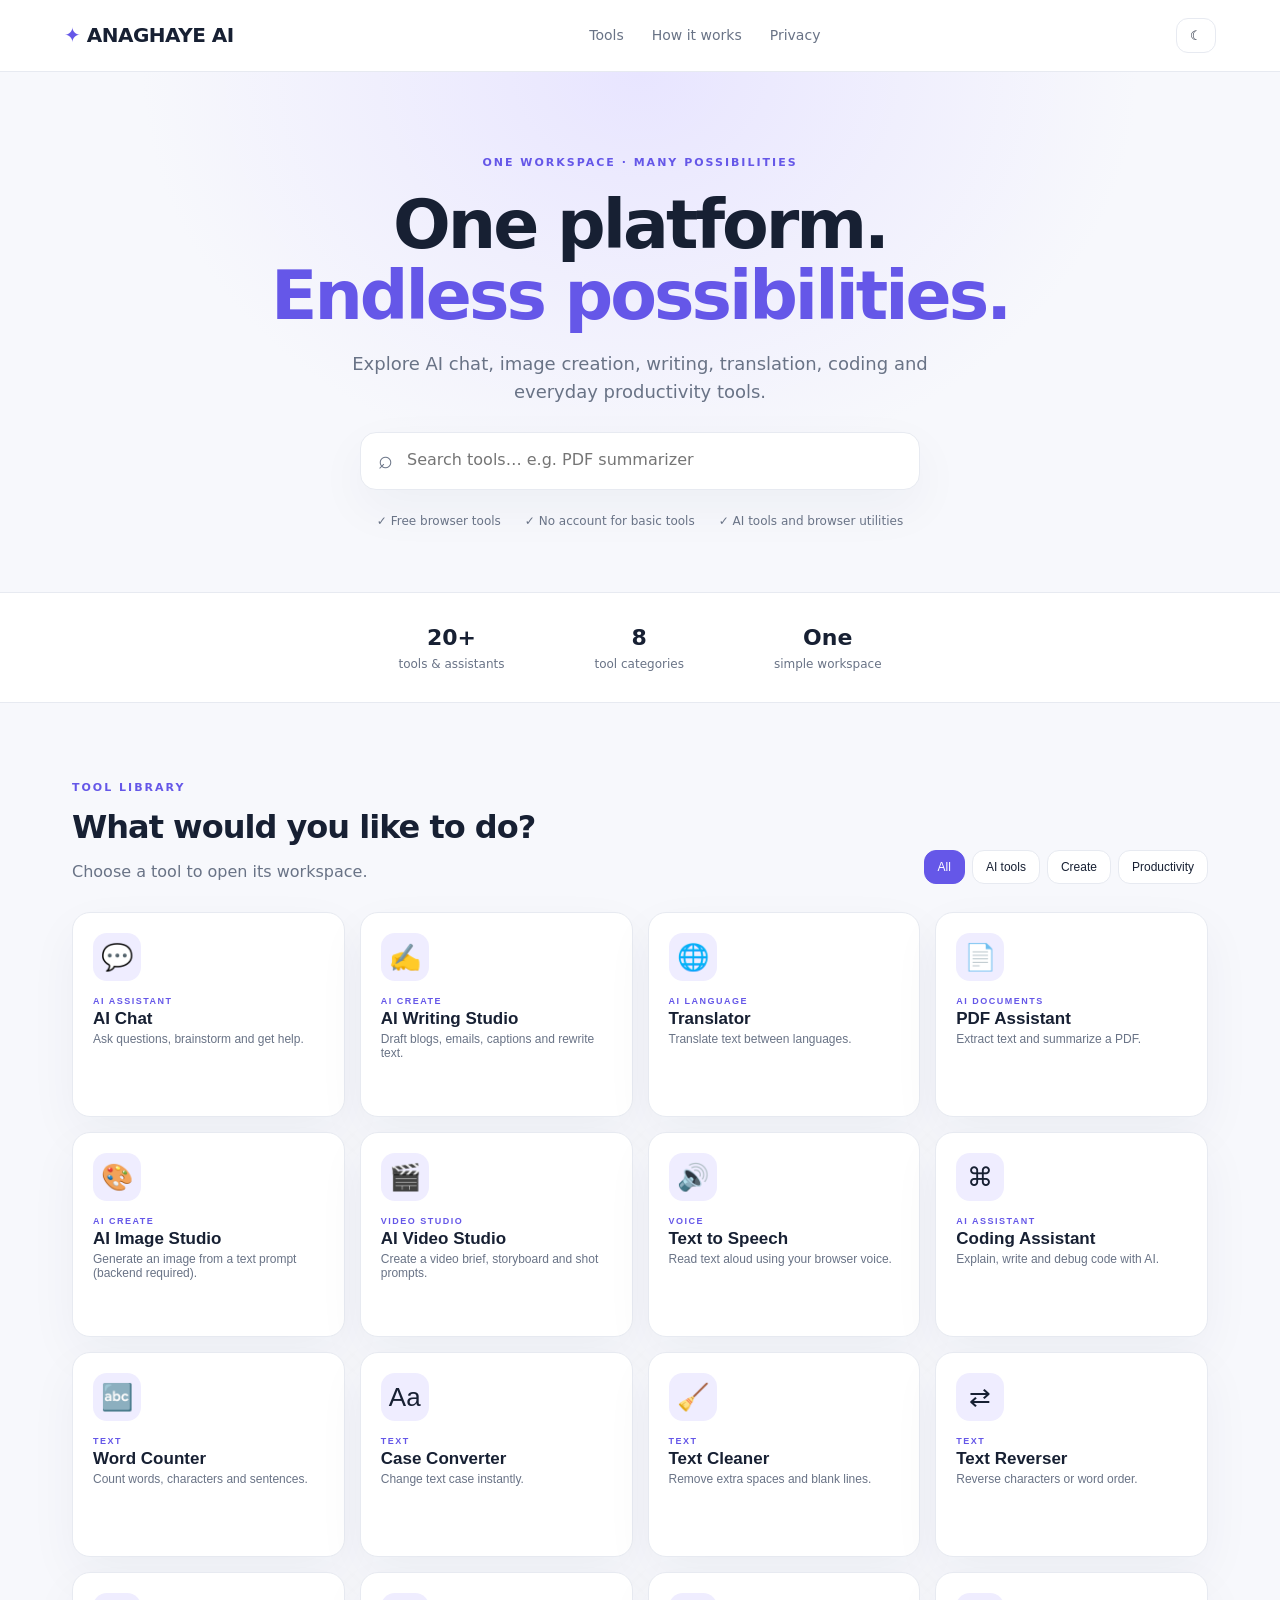
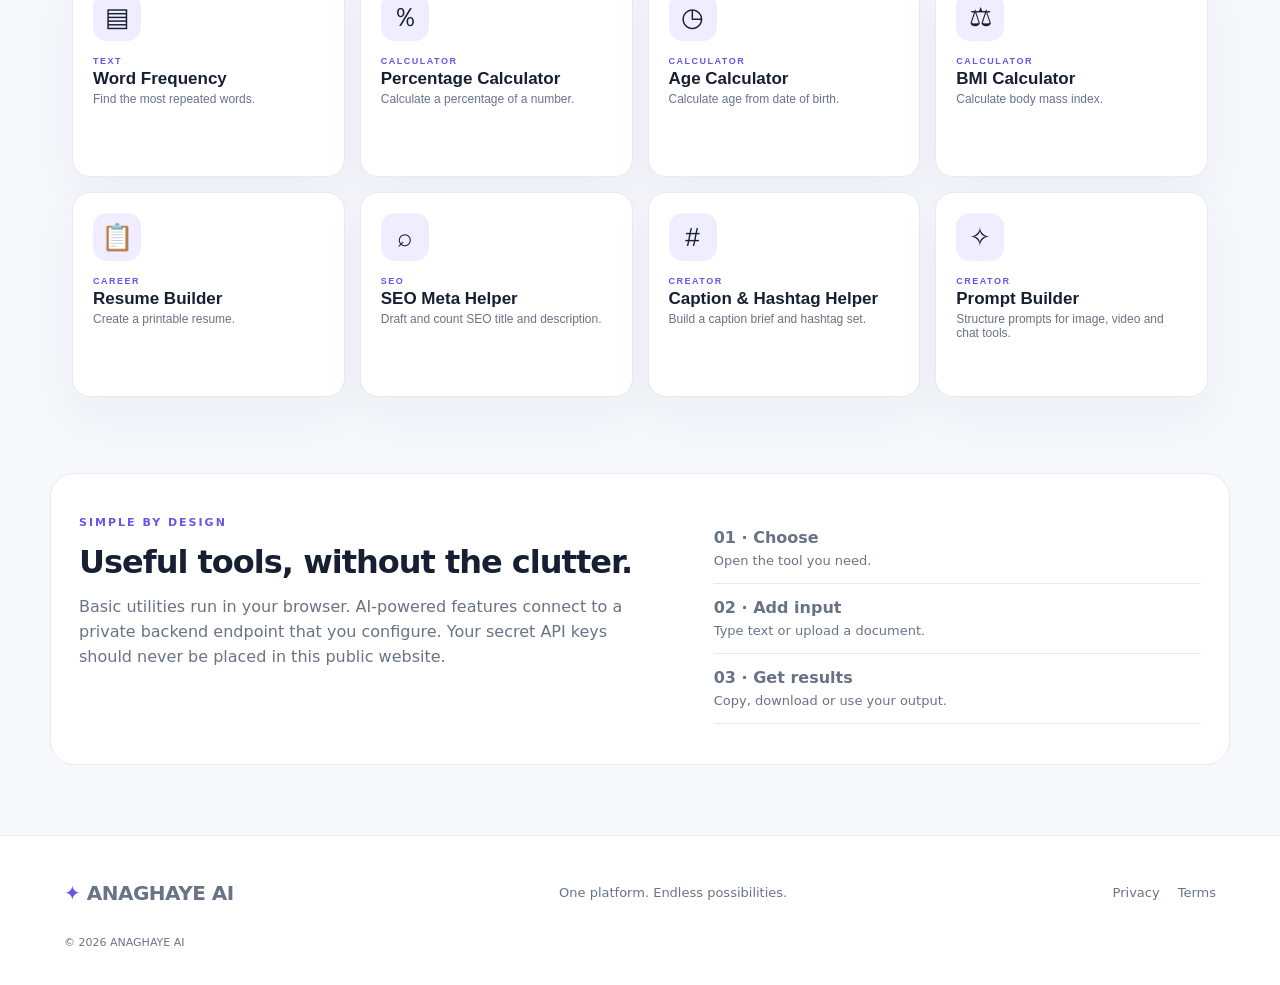
==== index.html @ 252eec0a "Add ANAGHAYE AI website files" ====
<!doctype html>
<html lang="en"><head><meta charset="utf-8"><meta name="viewport" content="width=device-width,initial-scale=1"><meta name="description" content="ANAGHAYE AI: an all-in-one platform for AI chat, image generation, writing, translation, coding, PDF assistance and productivity tools."><meta name="theme-color" content="#111827"><title>ANAGHAYE AI — One Platform, Endless Possibilities</title><link rel="stylesheet" href="styles.css"></head>
<body><header class="top"><a class="logo" href="#home">✦ <b>ANAGHAYE AI</b></a><nav><a href="#tools">Tools</a><a href="#how">How it works</a><a href="privacy.html">Privacy</a></nav><button id="theme" class="ghost" aria-label="Toggle theme">☾</button></header>
<main id="home"><section class="hero"><div class="eyebrow">ONE WORKSPACE · MANY POSSIBILITIES</div><h1>One platform.<br><span>Endless possibilities.</span></h1><p>Explore AI chat, image creation, writing, translation, coding and everyday productivity tools.</p><div class="search"><span>⌕</span><input id="search" placeholder="Search tools… e.g. PDF summarizer" aria-label="Search tools"></div><div class="hero-tags"><span>✓ Free browser tools</span><span>✓ No account for basic tools</span><span>✓ AI tools and browser utilities</span></div></section>
<section class="stats"><div><b>20+</b><span>tools & assistants</span></div><div><b>8</b><span>tool categories</span></div><div><b>One</b><span>simple workspace</span></div></section>
<section id="tools" class="section"><div class="section-head"><div><div class="eyebrow dark">TOOL LIBRARY</div><h2>What would you like to do?</h2><p>Choose a tool to open its workspace.</p></div><div class="filters"><button class="active" data-filter="all">All</button><button data-filter="ai">AI tools</button><button data-filter="create">Create</button><button data-filter="productivity">Productivity</button></div></div><div id="grid" class="grid">
<button class="tile" data-id="chat" data-cat="ai" data-key="chat assistant ask questions brainstorm"><i>💬</i><small>AI ASSISTANT</small><b>AI Chat</b><span>Ask questions, brainstorm and get help.</span></button>
<button class="tile" data-id="writer" data-cat="ai create" data-key="writer blog email social post rewrite"><i>✍️</i><small>AI CREATE</small><b>AI Writing Studio</b><span>Draft blogs, emails, captions and rewrite text.</span></button>
<button class="tile" data-id="translator" data-cat="ai productivity" data-key="translate language hindi english"><i>🌐</i><small>AI LANGUAGE</small><b>Translator</b><span>Translate text between languages.</span></button>
<button class="tile" data-id="pdf" data-cat="ai productivity" data-key="pdf summarize document reader"><i>📄</i><small>AI DOCUMENTS</small><b>PDF Assistant</b><span>Extract text and summarize a PDF.</span></button>
<button class="tile" data-id="image" data-cat="ai create" data-key="image generator text to image art"><i>🎨</i><small>AI CREATE</small><b>AI Image Studio</b><span>Generate an image from a text prompt (backend required).</span></button>
<button class="tile" data-id="video" data-cat="create" data-key="video generator script storyboard prompt"><i>🎬</i><small>VIDEO STUDIO</small><b>AI Video Studio</b><span>Create a video brief, storyboard and shot prompts.</span></button>
<button class="tile" data-id="voice" data-cat="create productivity" data-key="voice text to speech speak aloud"><i>🔊</i><small>VOICE</small><b>Text to Speech</b><span>Read text aloud using your browser voice.</span></button>
<button class="tile" data-id="code" data-cat="ai productivity" data-key="coding assistant html css javascript debug"><i>⌘</i><small>AI ASSISTANT</small><b>Coding Assistant</b><span>Explain, write and debug code with AI.</span></button>
<button class="tile" data-id="word" data-cat="productivity" data-key="word counter characters sentences"><i>🔤</i><small>TEXT</small><b>Word Counter</b><span>Count words, characters and sentences.</span></button>
<button class="tile" data-id="case" data-cat="productivity" data-key="case converter uppercase lowercase"><i>Aa</i><small>TEXT</small><b>Case Converter</b><span>Change text case instantly.</span></button>
<button class="tile" data-id="clean" data-cat="productivity" data-key="text cleaner whitespace clean"><i>🧹</i><small>TEXT</small><b>Text Cleaner</b><span>Remove extra spaces and blank lines.</span></button>
<button class="tile" data-id="reverse" data-cat="productivity" data-key="reverse text words"><i>⇄</i><small>TEXT</small><b>Text Reverser</b><span>Reverse characters or word order.</span></button>
<button class="tile" data-id="frequency" data-cat="productivity" data-key="word frequency repeated words"><i>▤</i><small>TEXT</small><b>Word Frequency</b><span>Find the most repeated words.</span></button>
<button class="tile" data-id="percentage" data-cat="productivity" data-key="percentage calculator percent"><i>％</i><small>CALCULATOR</small><b>Percentage Calculator</b><span>Calculate a percentage of a number.</span></button>
<button class="tile" data-id="age" data-cat="productivity" data-key="age calculator date birth"><i>◷</i><small>CALCULATOR</small><b>Age Calculator</b><span>Calculate age from date of birth.</span></button>
<button class="tile" data-id="bmi" data-cat="productivity" data-key="bmi calculator body mass index"><i>⚖</i><small>CALCULATOR</small><b>BMI Calculator</b><span>Calculate body mass index.</span></button>
<button class="tile" data-id="resume" data-cat="create productivity" data-key="resume cv builder printable"><i>📋</i><small>CAREER</small><b>Resume Builder</b><span>Create a printable resume.</span></button>
<button class="tile" data-id="seo" data-cat="create productivity" data-key="seo meta title description"><i>⌕</i><small>SEO</small><b>SEO Meta Helper</b><span>Draft and count SEO title and description.</span></button>
<button class="tile" data-id="caption" data-cat="create" data-key="caption social instagram youtube"><i>#</i><small>CREATOR</small><b>Caption & Hashtag Helper</b><span>Build a caption brief and hashtag set.</span></button>
<button class="tile" data-id="prompt" data-cat="create" data-key="prompt builder image video chatgpt"><i>✧</i><small>CREATOR</small><b>Prompt Builder</b><span>Structure prompts for image, video and chat tools.</span></button>
</div><p id="empty" class="empty hidden">No matching tools. Try another search.</p></section>
<section id="how" class="how"><div><div class="eyebrow dark">SIMPLE BY DESIGN</div><h2>Useful tools, without the clutter.</h2><p>Basic utilities run in your browser. AI-powered features connect to a private backend endpoint that you configure. Your secret API keys should never be placed in this public website.</p></div><div class="how-list"><p><b>01 · Choose</b><span>Open the tool you need.</span></p><p><b>02 · Add input</b><span>Type text or upload a document.</span></p><p><b>03 · Get results</b><span>Copy, download or use your output.</span></p></div></section>
</main><footer><a class="logo" href="#home">✦ <b>ANAGHAYE AI</b></a><p>One platform. Endless possibilities.</p><div><a href="privacy.html">Privacy</a><a href="terms.html">Terms</a></div><small>© <span id="year"></span> ANAGHAYE AI</small></footer>
<div id="modal" class="overlay hidden" role="dialog" aria-modal="true" aria-labelledby="modalTitle"><div class="dialog"><div class="dialog-head"><div><small id="modalTag">TOOL</small><h2 id="modalTitle">Tool</h2></div><button id="close" class="close" aria-label="Close">×</button></div><div id="body"></div></div></div><div id="toast" class="toast" role="status"></div><script src="app.js"></script></body></html>
---- styles.css ----
:root{--bg:#f7f8fc;--card:#fff;--ink:#172033;--muted:#697386;--line:#e7eaf1;--accent:#6557e8;--soft:#efedff;--shadow:0 18px 50px #1b24500c}*{box-sizing:border-box}body{margin:0;background:var(--bg);color:var(--ink);font:16px/1.55 Inter,ui-sans-serif,system-ui,-apple-system,Segoe UI,sans-serif}body.dark{--bg:#101522;--card:#192235;--ink:#f4f6fb;--muted:#aab4c6;--line:#303a4e;--soft:#29264a;--shadow:0 18px 50px #0003}a{color:inherit;text-decoration:none}.top{height:72px;display:flex;align-items:center;justify-content:space-between;padding:0 max(5vw,22px);border-bottom:1px solid var(--line);background:var(--card)}.logo{font-size:20px;font-weight:700;letter-spacing:-.5px}.logo:first-letter{color:var(--accent)}nav{display:flex;gap:28px;color:var(--muted);font-size:14px}.ghost,.filters button,.close{border:1px solid var(--line);background:var(--card);color:var(--ink);border-radius:12px;padding:9px 13px;cursor:pointer}.hero{padding:82px 20px 62px;text-align:center;background:radial-gradient(ellipse at 50% 0%,#e8e5ff 0,transparent 55%)}body.dark .hero{background:radial-gradient(ellipse at 50% 0%,#2c2854 0,transparent 55%)}.eyebrow{font-size:11px;font-weight:800;letter-spacing:2px;color:var(--accent)}h1{font-size:clamp(40px,6vw,68px);line-height:1.05;letter-spacing:-3px;margin:18px 0}h1 span{color:var(--accent)}.hero p{color:var(--muted);font-size:18px;margin:0 auto 26px;max-width:650px}.search{margin:auto;max-width:560px;background:var(--card);border:1px solid var(--line);box-shadow:var(--shadow);border-radius:16px;display:flex;align-items:center;padding:0 17px;gap:12px;height:58px}.search span{font-size:25px;color:var(--muted)}.search input{border:0;outline:0;background:transparent;color:var(--ink);width:100%;font:inherit}.hero-tags{display:flex;justify-content:center;gap:24px;flex-wrap:wrap;color:var(--muted);font-size:12px;margin-top:22px}.stats{display:flex;justify-content:center;gap:90px;padding:28px 15px;border-block:1px solid var(--line);background:var(--card)}.stats div{display:grid;text-align:center}.stats b{font-size:22px}.stats span{font-size:12px;color:var(--muted)}.section{max-width:1180px;margin:auto;padding:76px 22px}.section-head{display:flex;align-items:end;justify-content:space-between;gap:20px;margin-bottom:28px}.dark{color:var(--accent)}h2{font-size:32px;letter-spacing:-1px;margin:7px 0}.section-head p,.how p{color:var(--muted);margin:0}.filters{display:flex;gap:7px;flex-wrap:wrap}.filters button{font-size:12px}.filters button.active{background:var(--accent);color:white;border-color:var(--accent)}.grid{display:grid;grid-template-columns:repeat(4,1fr);gap:15px}.tile{background:var(--card);color:var(--ink);border:1px solid var(--line);border-radius:18px;padding:20px;text-align:left;display:flex;flex-direction:column;align-items:flex-start;min-height:205px;cursor:pointer;box-shadow:var(--shadow);transition:.18s}.tile:hover{transform:translateY(-4px);border-color:#b8b0ff}.tile i{font-style:normal;font-size:26px;width:48px;height:48px;display:grid;place-items:center;background:var(--soft);border-radius:14px;margin-bottom:15px}.tile small{font-size:9px;letter-spacing:1.5px;color:var(--accent);font-weight:800}.tile b{font-size:17px;margin:3px 0}.tile span{font-size:12px;color:var(--muted)}.empty{text-align:center;color:var(--muted)}.hidden{display:none!important}.how{max-width:1180px;margin:0 auto 70px;padding:40px 28px;background:var(--card);border:1px solid var(--line);border-radius:24px;display:grid;grid-template-columns:1.2fr 1fr;gap:50px}.how-list p{border-bottom:1px solid var(--line);padding:12px 0;display:flex;flex-direction:column}.how-list span{font-size:13px}footer{padding:34px 5vw;background:var(--card);border-top:1px solid var(--line);display:flex;align-items:center;justify-content:space-between;gap:18px;flex-wrap:wrap;color:var(--muted)}footer p{font-size:13px}footer div{display:flex;gap:18px;font-size:13px}footer small{width:100%;font-size:11px}.overlay{position:fixed;inset:0;background:#11182799;display:grid;place-items:center;padding:18px;z-index:5}.dialog{width:min(720px,100%);max-height:90vh;overflow:auto;background:var(--card);border-radius:22px;padding:24px;box-shadow:0 30px 100px #0004}.dialog-head{display:flex;justify-content:space-between;align-items:start;border-bottom:1px solid var(--line);padding-bottom:14px;margin-bottom:18px}.dialog-head small{color:var(--accent);font-size:10px;font-weight:800;letter-spacing:1.5px}.dialog-head h2{margin:3px 0}.close{font-size:24px;padding:2px 11px}.field{display:grid;gap:6px;margin:12px 0}.field label{font-size:13px;font-weight:700}.field input,.field textarea,.field select{width:100%;border:1px solid var(--line);border-radius:11px;padding:12px;background:var(--bg);color:var(--ink);font:inherit}.field textarea{min-height:125px;resize:vertical}.actions{display:flex;gap:9px;flex-wrap:wrap;margin:14px 0}.primary,.secondary{border:0;border-radius:11px;padding:11px 16px;cursor:pointer;font-weight:700}.primary{background:var(--accent);color:#fff}.secondary{background:var(--soft);color:var(--ink)}.result{white-space:pre-wrap;background:var(--bg);border:1px solid var(--line);border-radius:12px;padding:14px;margin-top:12px;min-height:45px;overflow-wrap:anywhere}.hint{font-size:12px;color:var(--muted)}.toast{position:fixed;bottom:20px;left:50%;transform:translateX(-50%);background:#172033;color:#fff;padding:10px 16px;border-radius:12px;opacity:0;pointer-events:none;transition:.2s;z-index:9}.toast.show{opacity:1}@media(max-width:900px){.grid{grid-template-columns:repeat(3,1fr)}.stats{gap:35px}}@media(max-width:650px){nav{display:none}.hero{padding:60px 18px}.hero-tags{gap:10px}.stats{gap:20px}.section-head{align-items:start;flex-direction:column}.grid{grid-template-columns:repeat(2,1fr)}.how{margin:0 15px 40px;grid-template-columns:1fr;gap:12px}footer{display:grid;grid-template-columns:1fr 1fr}footer p{grid-column:1/-1}}@media(max-width:390px){.grid{grid-template-columns:1fr}.tile{min-height:170px}}
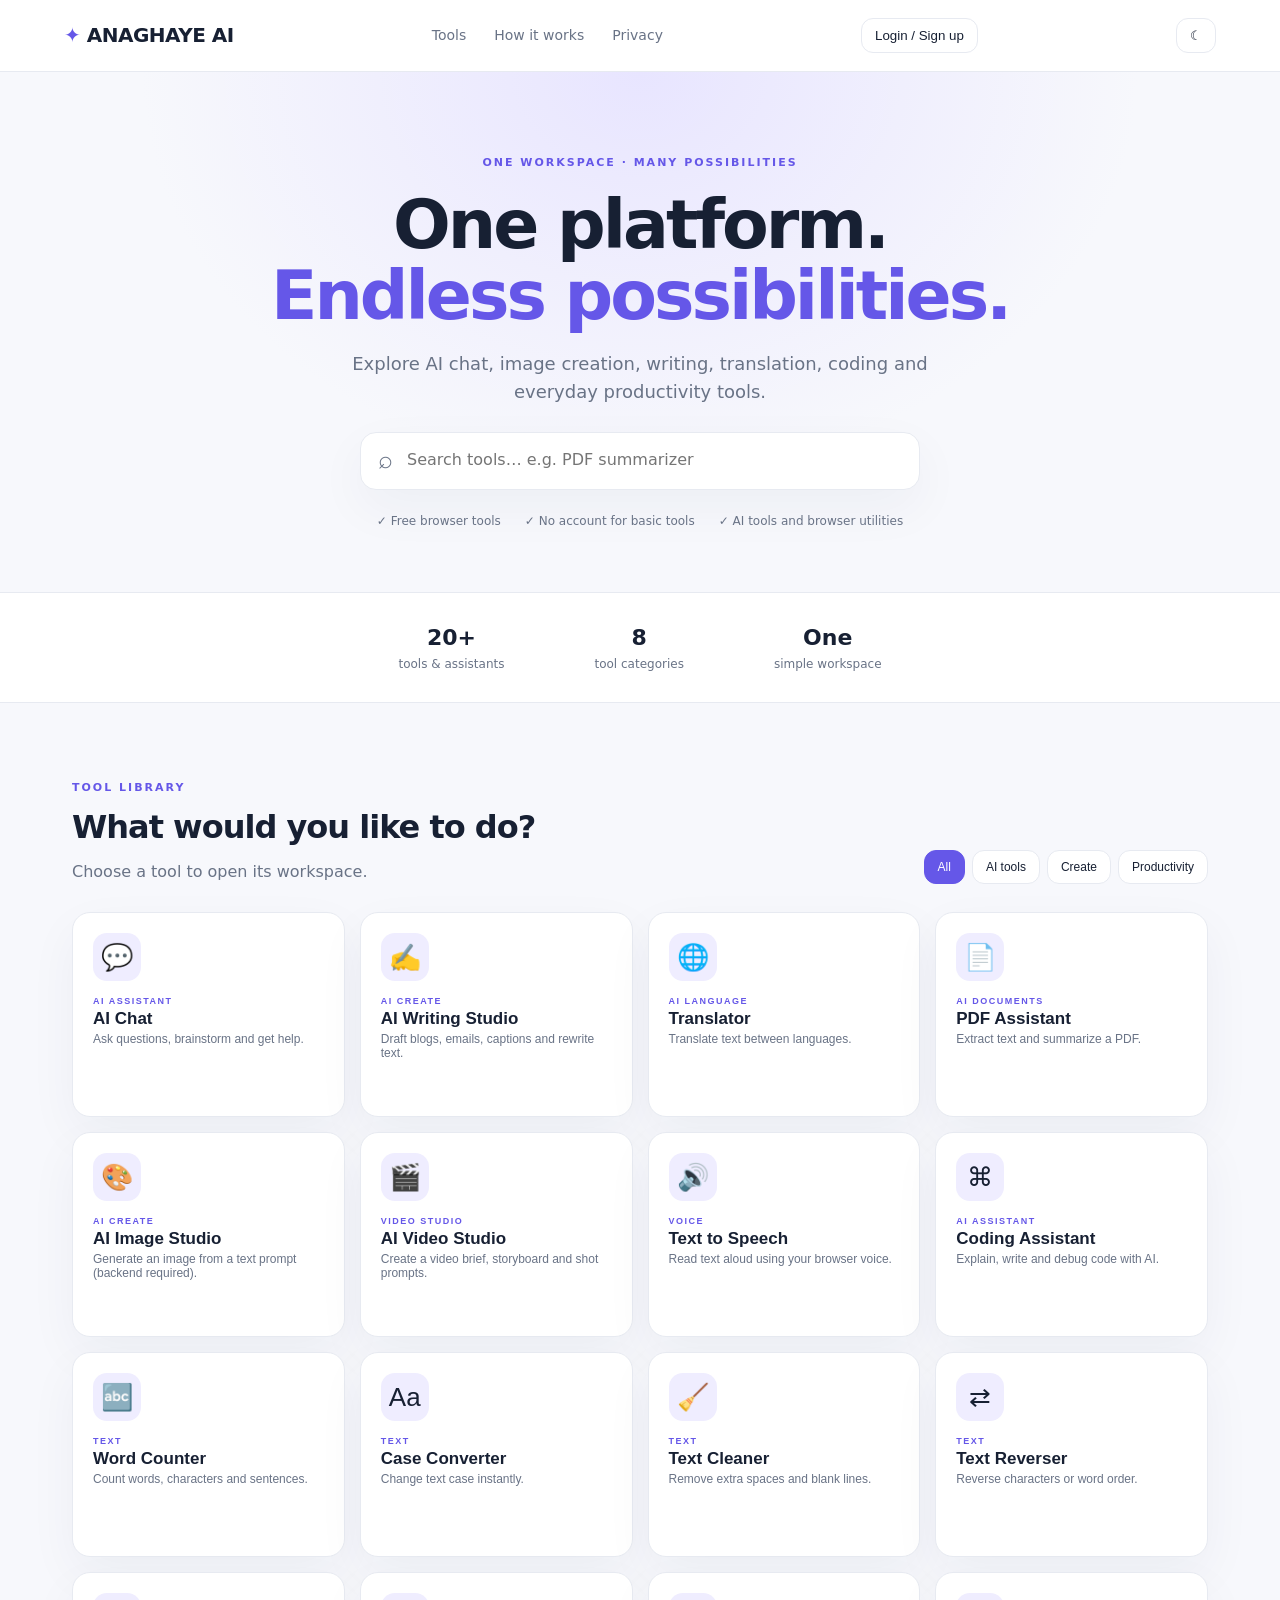
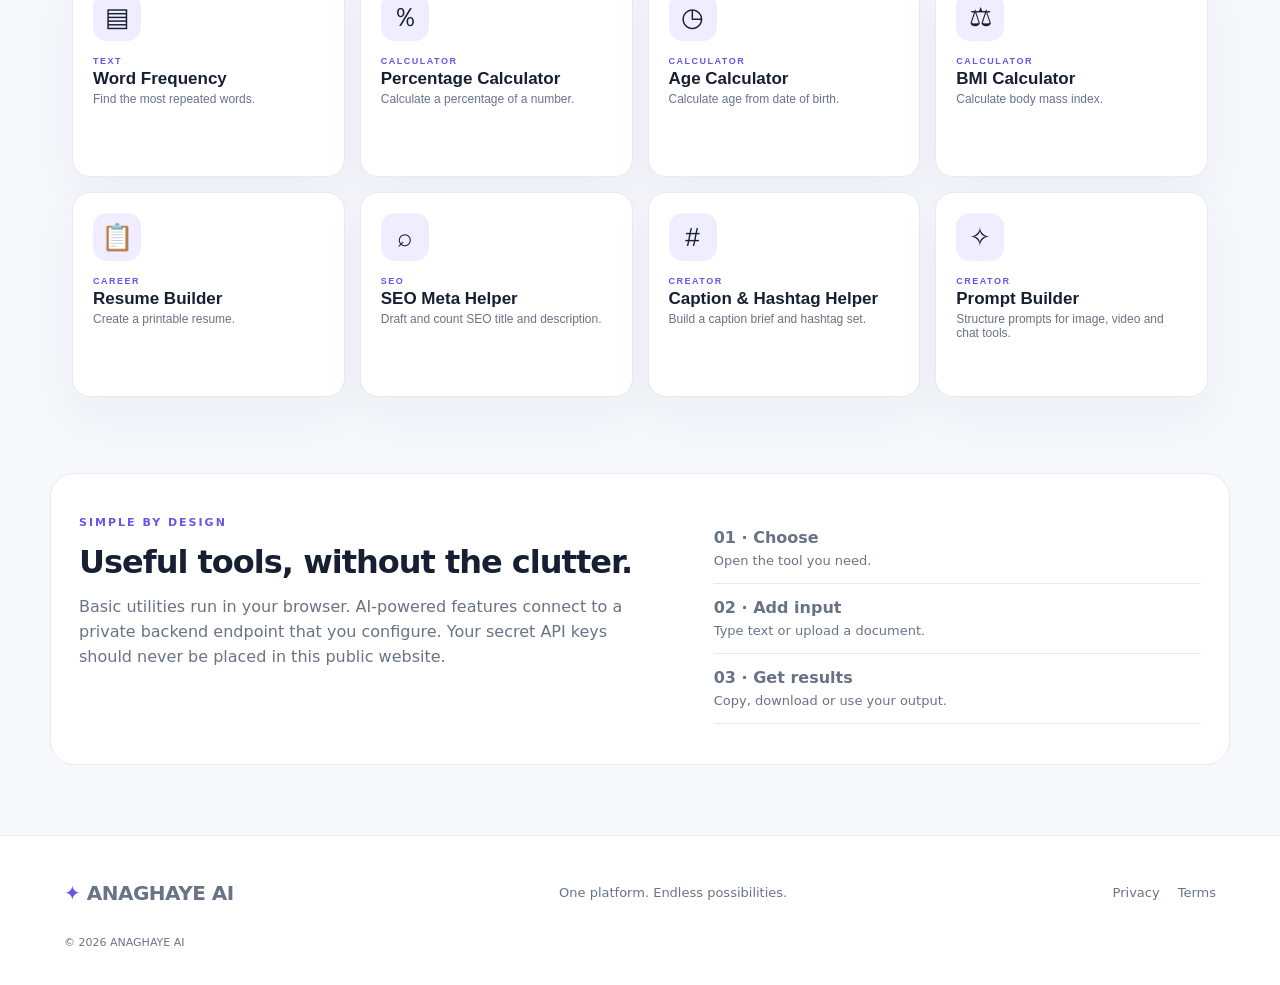
==== commit b57081cb: "Add account area and styling to index.html" ====
--- a/index.html
+++ b/index.html
@@ -1,30 +1,318 @@
 <!doctype html>
-<html lang="en"><head><meta charset="utf-8"><meta name="viewport" content="width=device-width,initial-scale=1"><meta name="description" content="ANAGHAYE AI: an all-in-one platform for AI chat, image generation, writing, translation, coding, PDF assistance and productivity tools."><meta name="theme-color" content="#111827"><title>ANAGHAYE AI — One Platform, Endless Possibilities</title><link rel="stylesheet" href="styles.css"></head>
-<body><header class="top"><a class="logo" href="#home">✦ <b>ANAGHAYE AI</b></a><nav><a href="#tools">Tools</a><a href="#how">How it works</a><a href="privacy.html">Privacy</a></nav><button id="theme" class="ghost" aria-label="Toggle theme">☾</button></header>
-<main id="home"><section class="hero"><div class="eyebrow">ONE WORKSPACE · MANY POSSIBILITIES</div><h1>One platform.<br><span>Endless possibilities.</span></h1><p>Explore AI chat, image creation, writing, translation, coding and everyday productivity tools.</p><div class="search"><span>⌕</span><input id="search" placeholder="Search tools… e.g. PDF summarizer" aria-label="Search tools"></div><div class="hero-tags"><span>✓ Free browser tools</span><span>✓ No account for basic tools</span><span>✓ AI tools and browser utilities</span></div></section>
-<section class="stats"><div><b>20+</b><span>tools & assistants</span></div><div><b>8</b><span>tool categories</span></div><div><b>One</b><span>simple workspace</span></div></section>
-<section id="tools" class="section"><div class="section-head"><div><div class="eyebrow dark">TOOL LIBRARY</div><h2>What would you like to do?</h2><p>Choose a tool to open its workspace.</p></div><div class="filters"><button class="active" data-filter="all">All</button><button data-filter="ai">AI tools</button><button data-filter="create">Create</button><button data-filter="productivity">Productivity</button></div></div><div id="grid" class="grid">
-<button class="tile" data-id="chat" data-cat="ai" data-key="chat assistant ask questions brainstorm"><i>💬</i><small>AI ASSISTANT</small><b>AI Chat</b><span>Ask questions, brainstorm and get help.</span></button>
-<button class="tile" data-id="writer" data-cat="ai create" data-key="writer blog email social post rewrite"><i>✍️</i><small>AI CREATE</small><b>AI Writing Studio</b><span>Draft blogs, emails, captions and rewrite text.</span></button>
-<button class="tile" data-id="translator" data-cat="ai productivity" data-key="translate language hindi english"><i>🌐</i><small>AI LANGUAGE</small><b>Translator</b><span>Translate text between languages.</span></button>
-<button class="tile" data-id="pdf" data-cat="ai productivity" data-key="pdf summarize document reader"><i>📄</i><small>AI DOCUMENTS</small><b>PDF Assistant</b><span>Extract text and summarize a PDF.</span></button>
-<button class="tile" data-id="image" data-cat="ai create" data-key="image generator text to image art"><i>🎨</i><small>AI CREATE</small><b>AI Image Studio</b><span>Generate an image from a text prompt (backend required).</span></button>
-<button class="tile" data-id="video" data-cat="create" data-key="video generator script storyboard prompt"><i>🎬</i><small>VIDEO STUDIO</small><b>AI Video Studio</b><span>Create a video brief, storyboard and shot prompts.</span></button>
-<button class="tile" data-id="voice" data-cat="create productivity" data-key="voice text to speech speak aloud"><i>🔊</i><small>VOICE</small><b>Text to Speech</b><span>Read text aloud using your browser voice.</span></button>
-<button class="tile" data-id="code" data-cat="ai productivity" data-key="coding assistant html css javascript debug"><i>⌘</i><small>AI ASSISTANT</small><b>Coding Assistant</b><span>Explain, write and debug code with AI.</span></button>
-<button class="tile" data-id="word" data-cat="productivity" data-key="word counter characters sentences"><i>🔤</i><small>TEXT</small><b>Word Counter</b><span>Count words, characters and sentences.</span></button>
-<button class="tile" data-id="case" data-cat="productivity" data-key="case converter uppercase lowercase"><i>Aa</i><small>TEXT</small><b>Case Converter</b><span>Change text case instantly.</span></button>
-<button class="tile" data-id="clean" data-cat="productivity" data-key="text cleaner whitespace clean"><i>🧹</i><small>TEXT</small><b>Text Cleaner</b><span>Remove extra spaces and blank lines.</span></button>
-<button class="tile" data-id="reverse" data-cat="productivity" data-key="reverse text words"><i>⇄</i><small>TEXT</small><b>Text Reverser</b><span>Reverse characters or word order.</span></button>
-<button class="tile" data-id="frequency" data-cat="productivity" data-key="word frequency repeated words"><i>▤</i><small>TEXT</small><b>Word Frequency</b><span>Find the most repeated words.</span></button>
-<button class="tile" data-id="percentage" data-cat="productivity" data-key="percentage calculator percent"><i>％</i><small>CALCULATOR</small><b>Percentage Calculator</b><span>Calculate a percentage of a number.</span></button>
-<button class="tile" data-id="age" data-cat="productivity" data-key="age calculator date birth"><i>◷</i><small>CALCULATOR</small><b>Age Calculator</b><span>Calculate age from date of birth.</span></button>
-<button class="tile" data-id="bmi" data-cat="productivity" data-key="bmi calculator body mass index"><i>⚖</i><small>CALCULATOR</small><b>BMI Calculator</b><span>Calculate body mass index.</span></button>
-<button class="tile" data-id="resume" data-cat="create productivity" data-key="resume cv builder printable"><i>📋</i><small>CAREER</small><b>Resume Builder</b><span>Create a printable resume.</span></button>
-<button class="tile" data-id="seo" data-cat="create productivity" data-key="seo meta title description"><i>⌕</i><small>SEO</small><b>SEO Meta Helper</b><span>Draft and count SEO title and description.</span></button>
-<button class="tile" data-id="caption" data-cat="create" data-key="caption social instagram youtube"><i>#</i><small>CREATOR</small><b>Caption & Hashtag Helper</b><span>Build a caption brief and hashtag set.</span></button>
-<button class="tile" data-id="prompt" data-cat="create" data-key="prompt builder image video chatgpt"><i>✧</i><small>CREATOR</small><b>Prompt Builder</b><span>Structure prompts for image, video and chat tools.</span></button>
-</div><p id="empty" class="empty hidden">No matching tools. Try another search.</p></section>
-<section id="how" class="how"><div><div class="eyebrow dark">SIMPLE BY DESIGN</div><h2>Useful tools, without the clutter.</h2><p>Basic utilities run in your browser. AI-powered features connect to a private backend endpoint that you configure. Your secret API keys should never be placed in this public website.</p></div><div class="how-list"><p><b>01 · Choose</b><span>Open the tool you need.</span></p><p><b>02 · Add input</b><span>Type text or upload a document.</span></p><p><b>03 · Get results</b><span>Copy, download or use your output.</span></p></div></section>
-</main><footer><a class="logo" href="#home">✦ <b>ANAGHAYE AI</b></a><p>One platform. Endless possibilities.</p><div><a href="privacy.html">Privacy</a><a href="terms.html">Terms</a></div><small>© <span id="year"></span> ANAGHAYE AI</small></footer>
-<div id="modal" class="overlay hidden" role="dialog" aria-modal="true" aria-labelledby="modalTitle"><div class="dialog"><div class="dialog-head"><div><small id="modalTag">TOOL</small><h2 id="modalTitle">Tool</h2></div><button id="close" class="close" aria-label="Close">×</button></div><div id="body"></div></div></div><div id="toast" class="toast" role="status"></div><script src="app.js"></script></body></html>
+<html lang="en">
+<head>
+<meta charset="utf-8">
+<meta name="viewport" content="width=device-width,initial-scale=1">
+<meta name="description" content="ANAGHAYE AI: an all-in-one platform for AI chat, image generation, writing, translation, coding, PDF assistance and productivity tools.">
+<meta name="theme-color" content="#111827">
+<title>ANAGHAYE AI — One Platform, Endless Possibilities</title>
+<link rel="stylesheet" href="styles.css">
+
+<style>
+#accountArea {
+  display: flex;
+  align-items: center;
+}
+
+#accountButton {
+  white-space: nowrap;
+}
+
+.cloud-chat-layout {
+  display: grid;
+  grid-template-columns: minmax(170px,230px) minmax(0,1fr);
+  gap: 16px;
+  align-items: start;
+}
+
+.chat-history {
+  border: 1px solid var(--line,#ddd);
+  border-radius: 12px;
+  padding: 10px;
+  max-height: 420px;
+  overflow: auto;
+}
+
+.chat-history-row {
+  display: flex;
+  gap: 5px;
+  align-items: center;
+  margin-top: 8px;
+  flex-wrap: wrap;
+}
+
+.chat-history-row button {
+  font-size: 12px;
+  padding: 7px 9px;
+}
+
+.chat-workspace {
+  min-width: 0;
+}
+
+#chatHistoryList {
+  margin-top: 8px;
+}
+
+#authBody .actions {
+  display: flex;
+  gap: 8px;
+  flex-wrap: wrap;
+}
+
+#authBody .hint {
+  margin-top: 10px;
+}
+
+@media(max-width:700px) {
+  .cloud-chat-layout {
+    grid-template-columns: 1fr;
+  }
+
+  .chat-history {
+    max-height: 180px;
+  }
+}
+</style>
+</head>
+
+<body>
+
+<header class="top">
+  <a class="logo" href="#home">✦ <b>ANAGHAYE AI</b></a>
+
+  <nav>
+    <a href="#tools">Tools</a>
+    <a href="#how">How it works</a>
+    <a href="privacy.html">Privacy</a>
+  </nav>
+
+  <div id="accountArea">
+    <button id="accountButton" class="ghost">Login / Sign up</button>
+  </div>
+
+  <button id="theme" class="ghost" aria-label="Toggle theme">☾</button>
+</header>
+
+<main id="home">
+
+<section class="hero">
+  <div class="eyebrow">ONE WORKSPACE · MANY POSSIBILITIES</div>
+
+  <h1>One platform.<br><span>Endless possibilities.</span></h1>
+
+  <p>Explore AI chat, image creation, writing, translation, coding and everyday productivity tools.</p>
+
+  <div class="search">
+    <span>⌕</span>
+    <input id="search" placeholder="Search tools… e.g. PDF summarizer" aria-label="Search tools">
+  </div>
+
+  <div class="hero-tags">
+    <span>✓ Free browser tools</span>
+    <span>✓ No account for basic tools</span>
+    <span>✓ AI tools and browser utilities</span>
+  </div>
+</section>
+
+<section class="stats">
+  <div><b>20+</b><span>tools & assistants</span></div>
+  <div><b>8</b><span>tool categories</span></div>
+  <div><b>One</b><span>simple workspace</span></div>
+</section>
+
+<section id="tools" class="section">
+
+  <div class="section-head">
+    <div>
+      <div class="eyebrow dark">TOOL LIBRARY</div>
+      <h2>What would you like to do?</h2>
+      <p>Choose a tool to open its workspace.</p>
+    </div>
+
+    <div class="filters">
+      <button class="active" data-filter="all">All</button>
+      <button data-filter="ai">AI tools</button>
+      <button data-filter="create">Create</button>
+      <button data-filter="productivity">Productivity</button>
+    </div>
+  </div>
+
+  <div id="grid" class="grid">
+
+    <button class="tile" data-id="chat" data-cat="ai" data-key="chat assistant ask questions brainstorm">
+      <i>💬</i><small>AI ASSISTANT</small><b>AI Chat</b>
+      <span>Ask questions, brainstorm and get help.</span>
+    </button>
+
+    <button class="tile" data-id="writer" data-cat="ai create" data-key="writer blog email social post rewrite">
+      <i>✍️</i><small>AI CREATE</small><b>AI Writing Studio</b>
+      <span>Draft blogs, emails, captions and rewrite text.</span>
+    </button>
+
+    <button class="tile" data-id="translator" data-cat="ai productivity" data-key="translate language hindi english">
+      <i>🌐</i><small>AI LANGUAGE</small><b>Translator</b>
+      <span>Translate text between languages.</span>
+    </button>
+
+    <button class="tile" data-id="pdf" data-cat="ai productivity" data-key="pdf summarize document reader">
+      <i>📄</i><small>AI DOCUMENTS</small><b>PDF Assistant</b>
+      <span>Extract text and summarize a PDF.</span>
+    </button>
+
+    <button class="tile" data-id="image" data-cat="ai create" data-key="image generator text to image art">
+      <i>🎨</i><small>AI CREATE</small><b>AI Image Studio</b>
+      <span>Generate an image from a text prompt (backend required).</span>
+    </button>
+
+    <button class="tile" data-id="video" data-cat="create" data-key="video generator script storyboard prompt">
+      <i>🎬</i><small>VIDEO STUDIO</small><b>AI Video Studio</b>
+      <span>Create a video brief, storyboard and shot prompts.</span>
+    </button>
+
+    <button class="tile" data-id="voice" data-cat="create productivity" data-key="voice text to speech speak aloud">
+      <i>🔊</i><small>VOICE</small><b>Text to Speech</b>
+      <span>Read text aloud using your browser voice.</span>
+    </button>
+
+    <button class="tile" data-id="code" data-cat="ai productivity" data-key="coding assistant html css javascript debug">
+      <i>⌘</i><small>AI ASSISTANT</small><b>Coding Assistant</b>
+      <span>Explain, write and debug code with AI.</span>
+    </button>
+
+    <button class="tile" data-id="word" data-cat="productivity" data-key="word counter characters sentences">
+      <i>🔤</i><small>TEXT</small><b>Word Counter</b>
+      <span>Count words, characters and sentences.</span>
+    </button>
+
+    <button class="tile" data-id="case" data-cat="productivity" data-key="case converter uppercase lowercase">
+      <i>Aa</i><small>TEXT</small><b>Case Converter</b>
+      <span>Change text case instantly.</span>
+    </button>
+
+    <button class="tile" data-id="clean" data-cat="productivity" data-key="text cleaner whitespace clean">
+      <i>🧹</i><small>TEXT</small><b>Text Cleaner</b>
+      <span>Remove extra spaces and blank lines.</span>
+    </button>
+
+    <button class="tile" data-id="reverse" data-cat="productivity" data-key="reverse text words">
+      <i>⇄</i><small>TEXT</small><b>Text Reverser</b>
+      <span>Reverse characters or word order.</span>
+    </button>
+
+    <button class="tile" data-id="frequency" data-cat="productivity" data-key="word frequency repeated words">
+      <i>▤</i><small>TEXT</small><b>Word Frequency</b>
+      <span>Find the most repeated words.</span>
+    </button>
+
+    <button class="tile" data-id="percentage" data-cat="productivity" data-key="percentage calculator percent">
+      <i>％</i><small>CALCULATOR</small><b>Percentage Calculator</b>
+      <span>Calculate a percentage of a number.</span>
+    </button>
+
+    <button class="tile" data-id="age" data-cat="productivity" data-key="age calculator date birth">
+      <i>◷</i><small>CALCULATOR</small><b>Age Calculator</b>
+      <span>Calculate age from date of birth.</span>
+    </button>
+
+    <button class="tile" data-id="bmi" data-cat="productivity" data-key="bmi calculator body mass index">
+      <i>⚖</i><small>CALCULATOR</small><b>BMI Calculator</b>
+      <span>Calculate body mass index.</span>
+    </button>
+
+    <button class="tile" data-id="resume" data-cat="create productivity" data-key="resume cv builder printable">
+      <i>📋</i><small>CAREER</small><b>Resume Builder</b>
+      <span>Create a printable resume.</span>
+    </button>
+
+    <button class="tile" data-id="seo" data-cat="create productivity" data-key="seo meta title description">
+      <i>⌕</i><small>SEO</small><b>SEO Meta Helper</b>
+      <span>Draft and count SEO title and description.</span>
+    </button>
+
+    <button class="tile" data-id="caption" data-cat="create" data-key="caption social instagram youtube">
+      <i>#</i><small>CREATOR</small><b>Caption & Hashtag Helper</b>
+      <span>Build a caption brief and hashtag set.</span>
+    </button>
+
+    <button class="tile" data-id="prompt" data-cat="create" data-key="prompt builder image video chatgpt">
+      <i>✧</i><small>CREATOR</small><b>Prompt Builder</b>
+      <span>Structure prompts for image, video and chat tools.</span>
+    </button>
+
+  </div>
+
+  <p id="empty" class="empty hidden">No matching tools. Try another search.</p>
+
+</section>
+
+<section id="how" class="how">
+  <div>
+    <div class="eyebrow dark">SIMPLE BY DESIGN</div>
+    <h2>Useful tools, without the clutter.</h2>
+    <p>Basic utilities run in your browser. AI-powered features connect to a private backend endpoint that you configure. Your secret API keys should never be placed in this public website.</p>
+  </div>
+
+  <div class="how-list">
+    <p><b>01 · Choose</b><span>Open the tool you need.</span></p>
+    <p><b>02 · Add input</b><span>Type text or upload a document.</span></p>
+    <p><b>03 · Get results</b><span>Copy, download or use your output.</span></p>
+  </div>
+</section>
+
+</main>
+
+<footer>
+  <a class="logo" href="#home">✦ <b>ANAGHAYE AI</b></a>
+  <p>One platform. Endless possibilities.</p>
+
+  <div>
+    <a href="privacy.html">Privacy</a>
+    <a href="terms.html">Terms</a>
+  </div>
+
+  <small>© <span id="year"></span> ANAGHAYE AI</small>
+</footer>
+
+<!-- ACCOUNT LOGIN / SIGNUP MODAL -->
+<div id="authModal" class="overlay hidden" role="dialog" aria-modal="true" aria-labelledby="authTitle">
+  <div class="dialog">
+
+    <div class="dialog-head">
+      <div>
+        <small>ANAGHAYE AI ACCOUNT</small>
+        <h2 id="authTitle">Welcome</h2>
+      </div>
+
+      <button id="authClose" class="close" aria-label="Close">×</button>
+    </div>
+
+    <div id="authBody"></div>
+
+  </div>
+</div>
+
+<!-- EXISTING TOOL MODAL -->
+<div id="modal" class="overlay hidden" role="dialog" aria-modal="true" aria-labelledby="modalTitle">
+  <div class="dialog">
+
+    <div class="dialog-head">
+      <div>
+        <small id="modalTag">TOOL</small>
+        <h2 id="modalTitle">Tool</h2>
+      </div>
+
+      <button id="close" class="close" aria-label="Close">×</button>
+    </div>
+
+    <div id="body"></div>
+
+  </div>
+</div>
+
+<div id="toast" class="toast" role="status"></div>
+
+<script src="app.js"></script>
+
+</body>
+</html>
--- a/styles.css
+++ b/styles.css
@@ -1 +1,90 @@
-:root{--bg:#f7f8fc;--card:#fff;--ink:#172033;--muted:#697386;--line:#e7eaf1;--accent:#6557e8;--soft:#efedff;--shadow:0 18px 50px #1b24500c}*{box-sizing:border-box}body{margin:0;background:var(--bg);color:var(--ink);font:16px/1.55 Inter,ui-sans-serif,system-ui,-apple-system,Segoe UI,sans-serif}body.dark{--bg:#101522;--card:#192235;--ink:#f4f6fb;--muted:#aab4c6;--line:#303a4e;--soft:#29264a;--shadow:0 18px 50px #0003}a{color:inherit;text-decoration:none}.top{height:72px;display:flex;align-items:center;justify-content:space-between;padding:0 max(5vw,22px);border-bottom:1px solid var(--line);background:var(--card)}.logo{font-size:20px;font-weight:700;letter-spacing:-.5px}.logo:first-letter{color:var(--accent)}nav{display:flex;gap:28px;color:var(--muted);font-size:14px}.ghost,.filters button,.close{border:1px solid var(--line);background:var(--card);color:var(--ink);border-radius:12px;padding:9px 13px;cursor:pointer}.hero{padding:82px 20px 62px;text-align:center;background:radial-gradient(ellipse at 50% 0%,#e8e5ff 0,transparent 55%)}body.dark .hero{background:radial-gradient(ellipse at 50% 0%,#2c2854 0,transparent 55%)}.eyebrow{font-size:11px;font-weight:800;letter-spacing:2px;color:var(--accent)}h1{font-size:clamp(40px,6vw,68px);line-height:1.05;letter-spacing:-3px;margin:18px 0}h1 span{color:var(--accent)}.hero p{color:var(--muted);font-size:18px;margin:0 auto 26px;max-width:650px}.search{margin:auto;max-width:560px;background:var(--card);border:1px solid var(--line);box-shadow:var(--shadow);border-radius:16px;display:flex;align-items:center;padding:0 17px;gap:12px;height:58px}.search span{font-size:25px;color:var(--muted)}.search input{border:0;outline:0;background:transparent;color:var(--ink);width:100%;font:inherit}.hero-tags{display:flex;justify-content:center;gap:24px;flex-wrap:wrap;color:var(--muted);font-size:12px;margin-top:22px}.stats{display:flex;justify-content:center;gap:90px;padding:28px 15px;border-block:1px solid var(--line);background:var(--card)}.stats div{display:grid;text-align:center}.stats b{font-size:22px}.stats span{font-size:12px;color:var(--muted)}.section{max-width:1180px;margin:auto;padding:76px 22px}.section-head{display:flex;align-items:end;justify-content:space-between;gap:20px;margin-bottom:28px}.dark{color:var(--accent)}h2{font-size:32px;letter-spacing:-1px;margin:7px 0}.section-head p,.how p{color:var(--muted);margin:0}.filters{display:flex;gap:7px;flex-wrap:wrap}.filters button{font-size:12px}.filters button.active{background:var(--accent);color:white;border-color:var(--accent)}.grid{display:grid;grid-template-columns:repeat(4,1fr);gap:15px}.tile{background:var(--card);color:var(--ink);border:1px solid var(--line);border-radius:18px;padding:20px;text-align:left;display:flex;flex-direction:column;align-items:flex-start;min-height:205px;cursor:pointer;box-shadow:var(--shadow);transition:.18s}.tile:hover{transform:translateY(-4px);border-color:#b8b0ff}.tile i{font-style:normal;font-size:26px;width:48px;height:48px;display:grid;place-items:center;background:var(--soft);border-radius:14px;margin-bottom:15px}.tile small{font-size:9px;letter-spacing:1.5px;color:var(--accent);font-weight:800}.tile b{font-size:17px;margin:3px 0}.tile span{font-size:12px;color:var(--muted)}.empty{text-align:center;color:var(--muted)}.hidden{display:none!important}.how{max-width:1180px;margin:0 auto 70px;padding:40px 28px;background:var(--card);border:1px solid var(--line);border-radius:24px;display:grid;grid-template-columns:1.2fr 1fr;gap:50px}.how-list p{border-bottom:1px solid var(--line);padding:12px 0;display:flex;flex-direction:column}.how-list span{font-size:13px}footer{padding:34px 5vw;background:var(--card);border-top:1px solid var(--line);display:flex;align-items:center;justify-content:space-between;gap:18px;flex-wrap:wrap;color:var(--muted)}footer p{font-size:13px}footer div{display:flex;gap:18px;font-size:13px}footer small{width:100%;font-size:11px}.overlay{position:fixed;inset:0;background:#11182799;display:grid;place-items:center;padding:18px;z-index:5}.dialog{width:min(720px,100%);max-height:90vh;overflow:auto;background:var(--card);border-radius:22px;padding:24px;box-shadow:0 30px 100px #0004}.dialog-head{display:flex;justify-content:space-between;align-items:start;border-bottom:1px solid var(--line);padding-bottom:14px;margin-bottom:18px}.dialog-head small{color:var(--accent);font-size:10px;font-weight:800;letter-spacing:1.5px}.dialog-head h2{margin:3px 0}.close{font-size:24px;padding:2px 11px}.field{display:grid;gap:6px;margin:12px 0}.field label{font-size:13px;font-weight:700}.field input,.field textarea,.field select{width:100%;border:1px solid var(--line);border-radius:11px;padding:12px;background:var(--bg);color:var(--ink);font:inherit}.field textarea{min-height:125px;resize:vertical}.actions{display:flex;gap:9px;flex-wrap:wrap;margin:14px 0}.primary,.secondary{border:0;border-radius:11px;padding:11px 16px;cursor:pointer;font-weight:700}.primary{background:var(--accent);color:#fff}.secondary{background:var(--soft);color:var(--ink)}.result{white-space:pre-wrap;background:var(--bg);border:1px solid var(--line);border-radius:12px;padding:14px;margin-top:12px;min-height:45px;overflow-wrap:anywhere}.hint{font-size:12px;color:var(--muted)}.toast{position:fixed;bottom:20px;left:50%;transform:translateX(-50%);background:#172033;color:#fff;padding:10px 16px;border-radius:12px;opacity:0;pointer-events:none;transition:.2s;z-index:9}.toast.show{opacity:1}@media(max-width:900px){.grid{grid-template-columns:repeat(3,1fr)}.stats{gap:35px}}@media(max-width:650px){nav{display:none}.hero{padding:60px 18px}.hero-tags{gap:10px}.stats{gap:20px}.section-head{align-items:start;flex-direction:column}.grid{grid-template-columns:repeat(2,1fr)}.how{margin:0 15px 40px;grid-template-columns:1fr;gap:12px}footer{display:grid;grid-template-columns:1fr 1fr}footer p{grid-column:1/-1}}@media(max-width:390px){.grid{grid-template-columns:1fr}.tile{min-height:170px}}
+
+:root{--bg:#f7f8fc;--card:#fff;--ink:#172033;--muted:#697386;--line:#e7eaf1;--accent:#6557e8;--soft:#efedff;--shadow:0 18px 50px #1b24500c}
+*{box-sizing:border-box}
+body{margin:0;background:var(--bg);color:var(--ink);font:16px/1.55 Inter,ui-sans-serif,system-ui,-apple-system,Segoe UI,sans-serif}
+body.dark{--bg:#101522;--card:#192235;--ink:#f4f6fb;--muted:#aab4c6;--line:#303a4e;--soft:#29264a;--shadow:0 18px 50px #0003}
+a{color:inherit;text-decoration:none}
+.top{height:72px;display:flex;align-items:center;justify-content:space-between;padding:0 max(5vw,22px);border-bottom:1px solid var(--line);background:var(--card)}
+.logo{font-size:20px;font-weight:700;letter-spacing:-.5px}
+.logo:first-letter{color:var(--accent)}
+nav{display:flex;gap:28px;color:var(--muted);font-size:14px}
+.ghost,.filters button,.close{border:1px solid var(--line);background:var(--card);color:var(--ink);border-radius:12px;padding:9px 13px;cursor:pointer}
+.hero{padding:82px 20px 62px;text-align:center;background:radial-gradient(ellipse at 50% 0%,#e8e5ff 0,transparent 55%)}
+body.dark .hero{background:radial-gradient(ellipse at 50% 0%,#2c2854 0,transparent 55%)}
+.eyebrow{font-size:11px;font-weight:800;letter-spacing:2px;color:var(--accent)}
+h1{font-size:clamp(40px,6vw,68px);line-height:1.05;letter-spacing:-3px;margin:18px 0}
+h1 span{color:var(--accent)}
+.hero p{color:var(--muted);font-size:18px;margin:0 auto 26px;max-width:650px}
+.search{margin:auto;max-width:560px;background:var(--card);border:1px solid var(--line);box-shadow:var(--shadow);border-radius:16px;display:flex;align-items:center;padding:0 17px;gap:12px;height:58px}
+.search span{font-size:25px;color:var(--muted)}
+.search input{border:0;outline:0;background:transparent;color:var(--ink);width:100%;font:inherit}
+.hero-tags{display:flex;justify-content:center;gap:24px;flex-wrap:wrap;color:var(--muted);font-size:12px;margin-top:22px}
+.stats{display:flex;justify-content:center;gap:90px;padding:28px 15px;border-block:1px solid var(--line);background:var(--card)}
+.stats div{display:grid;text-align:center}
+.stats b{font-size:22px}
+.stats span{font-size:12px;color:var(--muted)}
+.section{max-width:1180px;margin:auto;padding:76px 22px}
+.section-head{display:flex;align-items:end;justify-content:space-between;gap:20px;margin-bottom:28px}
+.dark{color:var(--accent)}
+h2{font-size:32px;letter-spacing:-1px;margin:7px 0}
+.section-head p,.how p{color:var(--muted);margin:0}
+.filters{display:flex;gap:7px;flex-wrap:wrap}
+.filters button{font-size:12px}
+.filters button.active{background:var(--accent);color:white;border-color:var(--accent)}
+.grid{display:grid;grid-template-columns:repeat(4,1fr);gap:15px}
+.tile{background:var(--card);color:var(--ink);border:1px solid var(--line);border-radius:18px;padding:20px;text-align:left;display:flex;flex-direction:column;align-items:flex-start;min-height:205px;cursor:pointer;box-shadow:var(--shadow);transition:.18s}
+.tile:hover{transform:translateY(-4px);border-color:#b8b0ff}
+.tile i{font-style:normal;font-size:26px;width:48px;height:48px;display:grid;place-items:center;background:var(--soft);border-radius:14px;margin-bottom:15px}
+.tile small{font-size:9px;letter-spacing:1.5px;color:var(--accent);font-weight:800}
+.tile b{font-size:17px;margin:3px 0}
+.tile span{font-size:12px;color:var(--muted)}
+.empty{text-align:center;color:var(--muted)}
+.hidden{display:none!important}
+.how{max-width:1180px;margin:0 auto 70px;padding:40px 28px;background:var(--card);border:1px solid var(--line);border-radius:24px;display:grid;grid-template-columns:1.2fr 1fr;gap:50px}
+.how-list p{border-bottom:1px solid var(--line);padding:12px 0;display:flex;flex-direction:column}
+.how-list span{font-size:13px}
+footer{padding:34px 5vw;background:var(--card);border-top:1px solid var(--line);display:flex;align-items:center;justify-content:space-between;gap:18px;flex-wrap:wrap;color:var(--muted)}
+footer p{font-size:13px}
+footer div{display:flex;gap:18px;font-size:13px}
+footer small{width:100%;font-size:11px}
+.overlay{position:fixed;inset:0;background:#11182799;display:grid;place-items:center;padding:18px;z-index:5}
+.dialog{width:min(720px,100%);max-height:90vh;overflow:auto;background:var(--card);border-radius:22px;padding:24px;box-shadow:0 30px 100px #0004}
+.dialog-head{display:flex;justify-content:space-between;align-items:start;border-bottom:1px solid var(--line);padding-bottom:14px;margin-bottom:18px}
+.dialog-head small{color:var(--accent);font-size:10px;font-weight:800;letter-spacing:1.5px}
+.dialog-head h2{margin:3px 0}
+.close{font-size:24px;padding:2px 11px}
+.field{display:grid;gap:6px;margin:12px 0}
+.field label{font-size:13px;font-weight:700}
+.field input,.field textarea,.field select{width:100%;border:1px solid var(--line);border-radius:11px;padding:12px;background:var(--bg);color:var(--ink);font:inherit}
+.field textarea{min-height:125px;resize:vertical}
+.actions{display:flex;gap:9px;flex-wrap:wrap;margin:14px 0}
+.primary,.secondary{border:0;border-radius:11px;padding:11px 16px;cursor:pointer;font-weight:700}
+.primary{background:var(--accent);color:#fff}
+.secondary{background:var(--soft);color:var(--ink)}
+.result{white-space:pre-wrap;background:var(--bg);border:1px solid var(--line);border-radius:12px;padding:14px;margin-top:12px;min-height:45px;overflow-wrap:anywhere}
+.hint{font-size:12px;color:var(--muted)}
+.toast{position:fixed;bottom:20px;left:50%;transform:translateX(-50%);background:#172033;color:#fff;padding:10px 16px;border-radius:12px;opacity:0;pointer-events:none;transition:.2s;z-index:9}
+.toast.show{opacity:1}
+
+@media(max-width:900px){
+.grid{grid-template-columns:repeat(3,1fr)}
+.stats{gap:35px}
+}
+
+@media(max-width:650px){
+.top{height:auto;min-height:72px;flex-wrap:wrap;justify-content:center;gap:12px;padding:14px 18px}
+.top nav{display:flex;width:100%;justify-content:center;flex-wrap:wrap;gap:12px;font-size:12px}
+.hero{padding:60px 18px}
+.hero-tags{gap:10px}
+.stats{gap:20px;flex-wrap:wrap}
+.section-head{align-items:start;flex-direction:column}
+.grid{grid-template-columns:repeat(2,1fr)}
+.how{margin:0 15px 40px;grid-template-columns:1fr;gap:12px}
+footer{display:grid;grid-template-columns:1fr 1fr}
+footer p{grid-column:1/-1}
+}
+
+@media(max-width:390px){
+.grid{grid-template-columns:1fr}
+.tile{min-height:170px}
+}
